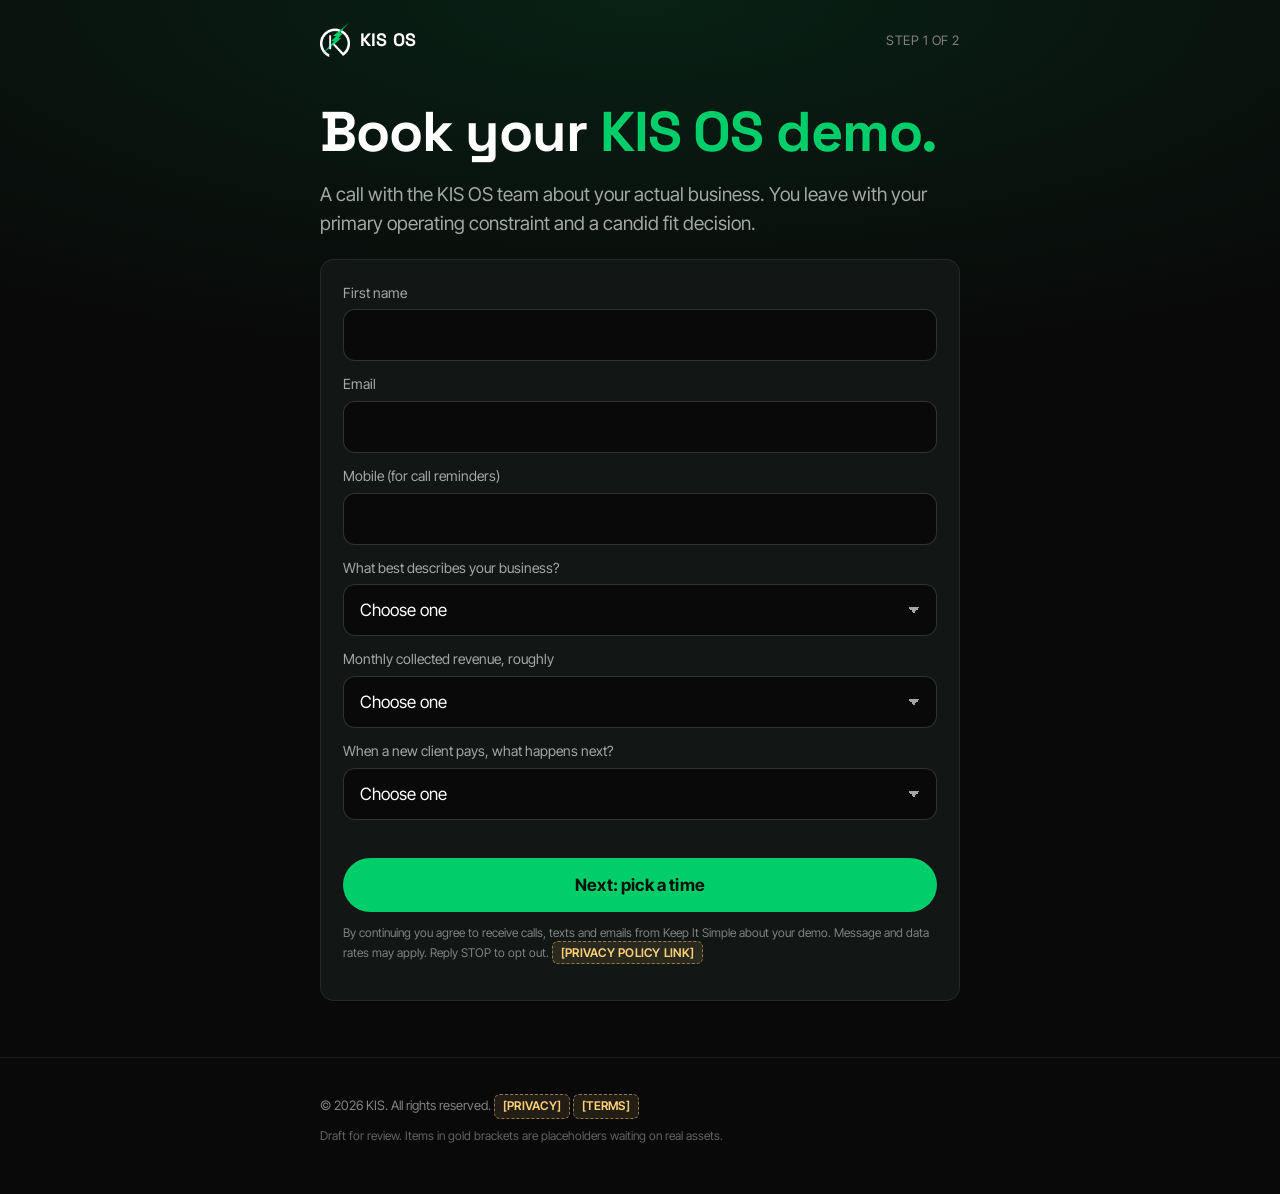
==== book/index.html @ 595a736e "KIS OS VSL and quiz funnels, draft v1" ====
<!doctype html>
<html lang="en">
<head>
<meta charset="utf-8">
<meta name="viewport" content="width=device-width, initial-scale=1, viewport-fit=cover">
<meta name="robots" content="noindex, nofollow">
<meta name="theme-color" content="#090909">
<title>KIS OS | Book a Demo</title>
<link rel="icon" href="../assets/img/favicon.png">
<link rel="preconnect" href="https://fonts.googleapis.com">
<link rel="preconnect" href="https://fonts.gstatic.com" crossorigin>
<link href="https://fonts.googleapis.com/css2?family=Inter+Tight:wght@400;500;600;700&family=Space+Grotesk:wght@700&display=swap" rel="stylesheet">
<link rel="stylesheet" href="../assets/css/site.css">
<script src="../assets/js/funnel.js"></script>
</head>
<body class="glow">

<header class="top">
  <div class="wrap">
    <a class="brand" href="../vsl/" data-keep><img src="../assets/img/kis-mark-white.png" alt=""><span>KIS OS</span></a>
    <span class="step" id="stepLabel">Step 1 of 2</span>
  </div>
</header>

<main>
  <section class="hero" style="padding-bottom:20px">
    <div class="wrap">
      <h1>Book your <span class="accent">KIS OS demo.</span></h1>
      <p class="lede">A call with the KIS OS team about your actual business. You leave with your primary operating constraint and a candid fit decision.</p>
    </div>
  </section>

  <section style="padding-bottom:56px">
    <div class="wrap">
      <!-- Step 1: short qualifier. GHL: replace with the GHL survey/form, same fields. -->
      <div class="card" id="step1">
        <form class="form" id="qualForm" novalidate>
          <div class="field">
            <label for="fn">First name</label>
            <input id="fn" name="first_name" type="text" autocomplete="given-name" required>
          </div>
          <div class="field">
            <label for="em">Email</label>
            <input id="em" name="email" type="email" autocomplete="email" inputmode="email" required>
          </div>
          <div class="field">
            <label for="ph">Mobile (for call reminders)</label>
            <input id="ph" name="phone" type="tel" autocomplete="tel" inputmode="tel" required>
          </div>
          <div class="field">
            <label for="biz">What best describes your business?</label>
            <select id="biz" name="business" required>
              <option value="">Choose one</option>
              <option value="online_coach">Online fitness or health coach</option>
              <option value="gym_owner">Gym or studio owner</option>
              <option value="hybrid">Hybrid: online and in person</option>
              <option value="nutrition">Nutrition or wellness brand</option>
              <option value="other">Something else</option>
            </select>
          </div>
          <div class="field">
            <label for="rev">Monthly collected revenue, roughly</label>
            <select id="rev" name="revenue" required>
              <option value="">Choose one</option>
              <option value="0">Under $10K</option>
              <option value="10000">$10K to $20K</option>
              <option value="20000">$20K to $30K</option>
              <option value="30000">$30K to $50K</option>
              <option value="50000">$50K to $100K</option>
              <option value="100000">$100K or more</option>
            </select>
          </div>
          <div class="field">
            <label for="onb">When a new client pays, what happens next?</label>
            <select id="onb" name="onboarding" required>
              <option value="">Choose one</option>
              <option value="manual">Me or my team onboard them by hand</option>
              <option value="partial">Part automated, part manual</option>
              <option value="auto">Fully automated, payment to coach assigned</option>
            </select>
          </div>
          <div class="err" id="qualErr" role="alert"></div>
          <button class="btn block" type="submit">Next: pick a time</button>
          <p class="consent">By continuing you agree to receive calls, texts and emails from Keep It Simple about your demo. Message and data rates may apply. Reply STOP to opt out. <span class="ph-tag">[PRIVACY POLICY LINK]</span></p>
        </form>
      </div>

      <!-- Step 2: calendar. GHL: embed the demo calendar; set its redirect to /confirmed/. -->
      <div id="step2" hidden>
        <div class="ph-box" style="min-height:360px;display:flex;flex-direction:column;justify-content:center;text-align:center;gap:10px">
          <strong>[GHL DEMO CALENDAR EMBED]</strong>
          <span>The booking calendar goes here, prefilled with the details from step 1. After booking it redirects to the confirmation page.</span>
        </div>
        <div class="cta-row">
          <a class="btn block" href="../confirmed/" data-keep id="previewConfirm">Preview the confirmation page</a>
          <button class="back" type="button" id="backTo1">Back</button>
        </div>
      </div>
    </div>
  </section>
</main>

<footer class="foot">
  <div class="wrap">
    <div>&copy; 2026 KIS. All rights reserved. <span class="ph-tag">[PRIVACY]</span> <span class="ph-tag">[TERMS]</span></div>
    <div class="spec">Draft for review. Items in gold brackets are placeholders waiting on real assets.</div>
  </div>
</footer>

<script>
(function () {
  var f = document.getElementById("qualForm");
  var lead = KIS.get("lead") || {};
  // Prefill from the VSL opt-in or the quiz.
  ["first_name", "email", "phone", "business", "revenue", "onboarding"].forEach(function (k) {
    if (lead[k] != null && f[k]) f[k].value = lead[k];
  });

  function show(step) {
    document.getElementById("step1").hidden = step !== 1;
    document.getElementById("step2").hidden = step !== 2;
    document.getElementById("stepLabel").textContent = "Step " + step + " of 2";
    window.scrollTo({ top: 0, behavior: "smooth" });
  }

  f.addEventListener("submit", function (e) {
    e.preventDefault();
    var err = document.getElementById("qualErr");
    var data = {};
    ["first_name", "email", "phone", "business", "revenue", "onboarding"].forEach(function (k) { data[k] = f[k].value.trim(); });
    if (!data.first_name) { err.textContent = "Please add your first name."; return; }
    if (!KIS.validEmail(data.email)) { err.textContent = "Please add a valid email."; return; }
    if (data.phone.replace(/\D/g, "").length < 7) { err.textContent = "Please add a mobile number for reminders."; return; }
    if (!data.business || !data.revenue || !data.onboarding) { err.textContent = "Please answer all three questions."; return; }
    err.textContent = "";
    for (var k in data) lead[k] = data[k];
    KIS.set({ lead: lead });

    var qualified = Number(data.revenue) >= KIS.ICP_FLOOR;
    // GHL: post the form here; tag qualified vs not and send different pixel events.
    KIS.track(qualified ? "QualifiedLead" : "DisqualifiedLead", { revenue: data.revenue, business: data.business });
    if (!qualified) { KIS.go("../not-yet/"); return; }
    show(2);
  });

  document.getElementById("backTo1").addEventListener("click", function () { show(1); });
})();
</script>
</body>
</html>
---- assets/css/site.css ----
/* KIS OS funnels. Tokens verified from live kisos.com CSS (2026-10-28/30):
   --brandboards-bg #090909, --brandboards-primary #00CE6B, deep green rgb(11,93,61),
   surfaces #121614 / #0F3726, gray #818181, light mint #CFE8DE.
   Fonts: Space Grotesk 700 (headlines), Inter Tight (body, buttons). */
:root {
  --bg: #090909;
  --surface: #121614;
  --surface-2: #171c1a;
  --line: rgba(255, 255, 255, 0.08);
  --line-strong: rgba(255, 255, 255, 0.16);
  --text: #ffffff;
  --muted: #a3a8a6;
  --dim: #818181;
  --mint: #00ce6b;
  --mint-soft: #cfe8de;
  --deep: #0b5d3d;
  --deep-2: #0f3726;
  --radius: 14px;
  --max: 680px;
  --head: "Space Grotesk", system-ui, sans-serif;
  --body: "Inter Tight", system-ui, -apple-system, sans-serif;
}

* { box-sizing: border-box; }
html { -webkit-text-size-adjust: 100%; }
body {
  margin: 0;
  background: var(--bg);
  color: var(--text);
  font-family: var(--body);
  font-size: 17px;
  line-height: 1.55;
  -webkit-font-smoothing: antialiased;
}
img { max-width: 100%; display: block; }
a { color: var(--mint); }

.wrap { width: 100%; max-width: var(--max); margin: 0 auto; padding: 0 20px; }
.wrap-wide { max-width: 960px; }

/* Header: logo only, no navigation */
.top { padding: 22px 0 6px; }
.top .wrap { display: flex; align-items: center; justify-content: space-between; }
.brand { display: inline-flex; align-items: center; gap: 10px; text-decoration: none; color: var(--text); }
.brand img { width: 30px; height: auto; }
.brand span { font-family: var(--head); font-weight: 700; font-size: 18px; letter-spacing: 0.01em; }
.top .step { font-size: 13px; color: var(--dim); letter-spacing: 0.04em; text-transform: uppercase; }

/* Type */
.eyebrow { color: var(--mint); font-size: 13px; font-weight: 600; letter-spacing: 0.08em; text-transform: uppercase; margin: 0 0 14px; }
h1, h2, h3 { font-family: var(--head); font-weight: 700; letter-spacing: -0.02em; margin: 0; }
h1 { font-size: clamp(34px, 9vw, 56px); line-height: 1.04; }
h2 { font-size: clamp(26px, 6.4vw, 38px); line-height: 1.1; }
h3 { font-size: 20px; line-height: 1.25; }
.accent { color: var(--mint); }
.lede { color: var(--muted); font-size: 19px; margin: 18px 0 0; }
.small { font-size: 14px; color: var(--dim); }
p { margin: 0 0 14px; }

/* Sections */
.hero { padding: 40px 0 28px; }
.section { padding: 56px 0; border-top: 1px solid var(--line); }
.section.tight { padding: 40px 0; }
.center { text-align: center; }
.stack > * + * { margin-top: 14px; }

/* Buttons */
.btn {
  display: inline-flex; align-items: center; justify-content: center; gap: 8px;
  min-height: 54px; padding: 0 26px;
  border: 0; border-radius: 999px;
  background: var(--mint); color: #06140d;
  font-family: var(--body); font-size: 17px; font-weight: 700; letter-spacing: 0.01em;
  text-decoration: none; cursor: pointer;
  transition: transform 0.15s ease, background 0.15s ease;
}
.btn:hover { background: #19dd7d; }
.btn:active { transform: scale(0.98); }
.btn:focus-visible, .choice:focus-visible, input:focus-visible, select:focus-visible { outline: 2px solid var(--mint); outline-offset: 3px; }
.btn.block { width: 100%; }
.btn.ghost { background: transparent; color: var(--text); border: 1px solid var(--line-strong); }
.btn.ghost:hover { border-color: var(--mint); background: transparent; }
.btn[disabled] { opacity: 0.4; cursor: not-allowed; }
.cta-row { display: flex; flex-direction: column; gap: 12px; margin-top: 26px; }
.cta-note { margin-top: 10px; font-size: 14px; color: var(--dim); text-align: center; }

/* Video */
.video {
  position: relative; aspect-ratio: 16 / 9; width: 100%;
  border-radius: var(--radius); overflow: hidden;
  background: radial-gradient(120% 90% at 50% 110%, rgba(0, 206, 107, 0.28), transparent 60%), #0c0f0e;
  border: 1px solid var(--line-strong);
  display: flex; align-items: center; justify-content: center; text-align: center;
}
.video .play {
  width: 74px; height: 74px; border-radius: 50%; background: var(--mint);
  display: flex; align-items: center; justify-content: center; margin: 0 auto 12px;
  box-shadow: 0 0 0 10px rgba(0, 206, 107, 0.14);
}
.video .play::after { content: ""; border-left: 22px solid #06140d; border-top: 13px solid transparent; border-bottom: 13px solid transparent; margin-left: 6px; }
.video .ph { font-size: 13px; color: var(--muted); padding: 0 16px; }
.video .ph strong { display: block; color: var(--text); font-size: 15px; margin-bottom: 2px; }
.video-wide { width: auto; margin: 0 -20px; border-radius: 0; border-left: 0; border-right: 0; }
@media (min-width: 720px) { .video-wide { width: 100%; margin: 0; border-radius: var(--radius); border: 1px solid var(--line-strong); } }

/* Placeholder marker: anything still waiting on Josh */
.ph-tag {
  display: inline-block; font-size: 12px; font-weight: 600; letter-spacing: 0.02em;
  color: #ffd27a; background: rgba(255, 210, 122, 0.1); border: 1px dashed rgba(255, 210, 122, 0.5);
  border-radius: 6px; padding: 2px 8px;
}
.ph-box {
  border: 1px dashed rgba(255, 210, 122, 0.45); border-radius: var(--radius);
  background: rgba(255, 210, 122, 0.04); color: #f3dca6; padding: 22px; font-size: 15px;
}
.ph-box strong { color: #ffd27a; }

/* Forms */
.card { background: var(--surface); border: 1px solid var(--line); border-radius: var(--radius); padding: 22px; }
.form { display: grid; gap: 12px; }
.field label { display: block; font-size: 14px; color: var(--muted); margin-bottom: 6px; }
input[type="text"], input[type="email"], input[type="tel"], select {
  width: 100%; min-height: 52px; padding: 0 16px;
  background: var(--bg); color: var(--text);
  border: 1px solid var(--line-strong); border-radius: 12px;
  font: inherit; font-size: 17px;
}
select { appearance: none; background-image: linear-gradient(45deg, transparent 50%, var(--muted) 50%), linear-gradient(135deg, var(--muted) 50%, transparent 50%); background-position: calc(100% - 22px) 50%, calc(100% - 16px) 50%; background-size: 6px 6px; background-repeat: no-repeat; }
input::placeholder { color: #5f6462; }
.err { color: #ff8a8a; font-size: 14px; min-height: 1em; }
.consent { font-size: 12px; color: var(--dim); line-height: 1.45; }

/* Lists */
.list { list-style: none; padding: 0; margin: 20px 0 0; }
.list li { position: relative; padding: 14px 0 14px 34px; border-top: 1px solid var(--line); color: var(--muted); }
.list li:last-child { border-bottom: 1px solid var(--line); }
.list li strong { color: var(--text); font-weight: 600; }
.list li::before { content: ""; position: absolute; left: 4px; top: 22px; width: 10px; height: 10px; border-radius: 50%; background: var(--mint); box-shadow: 0 0 0 5px rgba(0, 206, 107, 0.14); }
.list.x li::before { background: #3a3f3d; box-shadow: none; }

.flow { display: grid; gap: 10px; margin-top: 26px; counter-reset: f; }
.flow div { counter-increment: f; display: flex; align-items: center; gap: 14px; background: var(--surface); border: 1px solid var(--line); border-radius: 12px; padding: 14px 16px; }
.flow div::before { content: counter(f); flex: 0 0 28px; height: 28px; border-radius: 50%; border: 1px solid var(--mint); color: var(--mint); font-size: 13px; font-weight: 700; display: flex; align-items: center; justify-content: center; }

.grid-3 { display: grid; gap: 12px; margin-top: 26px; }
@media (min-width: 720px) { .grid-3 { grid-template-columns: repeat(3, 1fr); } }
.tile { background: var(--surface); border: 1px solid var(--line); border-radius: var(--radius); padding: 20px; }
.tile .k { font-size: 12px; letter-spacing: 0.08em; text-transform: uppercase; color: var(--mint); font-weight: 700; margin-bottom: 8px; }
.tile p { color: var(--muted); font-size: 15px; margin: 0; }

.chips { display: flex; flex-wrap: wrap; gap: 8px; margin-top: 22px; }
.chips span { border: 1px solid var(--line-strong); border-radius: 999px; padding: 8px 14px; font-size: 15px; font-weight: 600; }
.chips span:nth-child(1) { border-color: var(--mint); color: var(--mint); }

html { background: var(--bg); }
.glow { background: radial-gradient(120% 520px at 50% 0%, rgba(0, 206, 107, 0.12), transparent 70%) no-repeat, var(--bg); }

/* Gate: content hidden until opt-in */
.locked [data-after-optin] { display: none; }

/* Quiz */
.progress { height: 4px; background: var(--line); border-radius: 4px; overflow: hidden; margin: 8px 0 30px; }
.progress i { display: block; height: 100%; width: 0; background: var(--mint); transition: width 0.3s ease; }
.q { display: none; }
.q.on { display: block; animation: rise 0.28s ease both; }
@keyframes rise { from { transform: translateY(8px); } to { transform: none; } }
.q h2 { font-size: clamp(25px, 6.4vw, 34px); }
.q .hint { color: var(--muted); margin-top: 10px; font-size: 16px; }
.choices { display: grid; gap: 10px; margin-top: 24px; }
.choice {
  width: 100%; text-align: left; min-height: 58px; padding: 14px 18px;
  background: var(--surface); color: var(--text);
  border: 1px solid var(--line-strong); border-radius: 14px;
  font: inherit; font-size: 17px; cursor: pointer;
  transition: border-color 0.15s ease, background 0.15s ease;
}
.choice:hover { border-color: var(--mint); }
.choice.sel { border-color: var(--mint); background: rgba(0, 206, 107, 0.08); }
.back { background: none; border: 0; color: var(--dim); font: inherit; font-size: 15px; padding: 14px 0; cursor: pointer; }
.back:hover { color: var(--text); }

.result-badge { display: inline-flex; align-items: center; gap: 8px; border: 1px solid var(--mint); color: var(--mint); border-radius: 999px; padding: 6px 14px; font-size: 13px; font-weight: 700; letter-spacing: 0.06em; text-transform: uppercase; }

/* Footer */
.foot { padding: 36px 0 48px; border-top: 1px solid var(--line); color: var(--dim); font-size: 13px; }
.foot .wrap { display: flex; flex-direction: column; gap: 8px; }
.foot a { color: var(--dim); }
.spec { font-size: 12px; color: #5f6462; }

/* Sticky CTA on mobile, VSL page only */
.sticky { position: fixed; left: 0; right: 0; bottom: 0; padding: 12px 16px calc(12px + env(safe-area-inset-bottom)); background: rgba(9, 9, 9, 0.92); backdrop-filter: blur(10px); border-top: 1px solid var(--line); transform: translateY(110%); transition: transform 0.25s ease; z-index: 10; }
.sticky.show { transform: none; }
@media (min-width: 720px) { .sticky { display: none; } }
@media (max-width: 719px) { body:has(.sticky) .foot { padding-bottom: 110px; } }
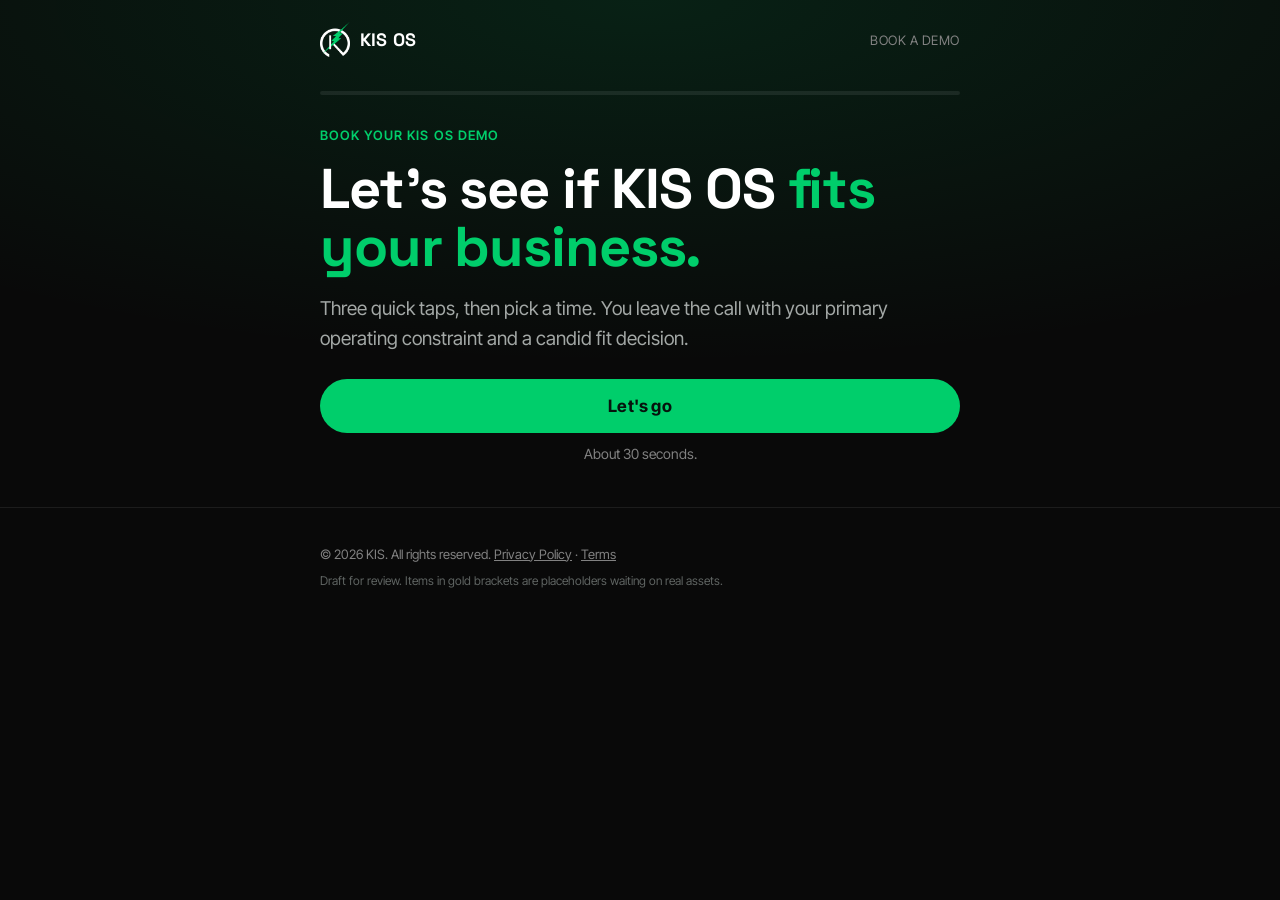
==== commit 90300144: "VSL page ungated with full kisos.com content + hero video; booking questions as tap-through quiz" ====
--- a/book/index.html
+++ b/book/index.html
@@ -18,23 +18,60 @@
 <header class="top">
   <div class="wrap">
     <a class="brand" href="../vsl/" data-keep><img src="../assets/img/kis-mark-white.png" alt=""><span>KIS OS</span></a>
-    <span class="step" id="stepLabel">Step 1 of 2</span>
+    <span class="step" id="qcount">Book a demo</span>
   </div>
 </header>
 
 <main>
-  <section class="hero" style="padding-bottom:20px">
+  <section class="hero" style="padding-top:20px">
     <div class="wrap">
-      <h1>Book your <span class="accent">KIS OS demo.</span></h1>
-      <p class="lede">A call with the KIS OS team about your actual business. You leave with your primary operating constraint and a candid fit decision.</p>
-    </div>
-  </section>
+      <div class="progress" aria-hidden="true"><i id="bar"></i></div>
 
-  <section style="padding-bottom:56px">
-    <div class="wrap">
-      <!-- Step 1: short qualifier. GHL: replace with the GHL survey/form, same fields. -->
-      <div class="card" id="step1">
-        <form class="form" id="qualForm" novalidate>
+      <div class="q on" data-intro>
+        <p class="eyebrow">Book your KIS OS demo</p>
+        <h1>Let's see if KIS OS <span class="accent">fits your business.</span></h1>
+        <p class="lede">Three quick taps, then pick a time. You leave the call with your primary operating constraint and a candid fit decision.</p>
+        <div class="cta-row"><button class="btn block" type="button" id="start">Let's go</button></div>
+        <p class="cta-note">About 30 seconds.</p>
+      </div>
+
+      <div class="q" data-key="business">
+        <h2>What best describes your business?</h2>
+        <div class="choices">
+          <button class="choice" type="button" data-v="online_coach">Online fitness or health coach</button>
+          <button class="choice" type="button" data-v="gym_owner">Gym or studio owner</button>
+          <button class="choice" type="button" data-v="hybrid">Hybrid: online and in person</button>
+          <button class="choice" type="button" data-v="nutrition">Nutrition or wellness brand</button>
+          <button class="choice" type="button" data-v="other">Something else</button>
+        </div>
+      </div>
+
+      <div class="q" data-key="revenue">
+        <h2>Roughly what do you collect in a month?</h2>
+        <p class="hint">So we send you to the right call.</p>
+        <div class="choices">
+          <button class="choice" type="button" data-v="0">Under $10K</button>
+          <button class="choice" type="button" data-v="10000">$10K to $20K</button>
+          <button class="choice" type="button" data-v="20000">$20K to $30K</button>
+          <button class="choice" type="button" data-v="30000">$30K to $50K</button>
+          <button class="choice" type="button" data-v="50000">$50K to $100K</button>
+          <button class="choice" type="button" data-v="100000">$100K or more</button>
+        </div>
+      </div>
+
+      <div class="q" data-key="onboarding">
+        <h2>A new client pays you. What happens next?</h2>
+        <div class="choices">
+          <button class="choice" type="button" data-v="manual">Me or my team onboard them by hand</button>
+          <button class="choice" type="button" data-v="partial">Part automated, part manual</button>
+          <button class="choice" type="button" data-v="auto">It runs on its own: intake, coach assigned, Trainerize ready</button>
+        </div>
+      </div>
+
+      <!-- GHL: post these answers + contact to the GHL form, then show the calendar. -->
+      <div class="q" data-key="contact">
+        <h2>Good fit. <span class="accent">Where do we send the invite?</span></h2>
+        <form class="form" id="contactForm" novalidate style="margin-top:22px">
           <div class="field">
             <label for="fn">First name</label>
             <input id="fn" name="first_name" type="text" autocomplete="given-name" required>
@@ -47,103 +84,108 @@
             <label for="ph">Mobile (for call reminders)</label>
             <input id="ph" name="phone" type="tel" autocomplete="tel" inputmode="tel" required>
           </div>
-          <div class="field">
-            <label for="biz">What best describes your business?</label>
-            <select id="biz" name="business" required>
-              <option value="">Choose one</option>
-              <option value="online_coach">Online fitness or health coach</option>
-              <option value="gym_owner">Gym or studio owner</option>
-              <option value="hybrid">Hybrid: online and in person</option>
-              <option value="nutrition">Nutrition or wellness brand</option>
-              <option value="other">Something else</option>
-            </select>
-          </div>
-          <div class="field">
-            <label for="rev">Monthly collected revenue, roughly</label>
-            <select id="rev" name="revenue" required>
-              <option value="">Choose one</option>
-              <option value="0">Under $10K</option>
-              <option value="10000">$10K to $20K</option>
-              <option value="20000">$20K to $30K</option>
-              <option value="30000">$30K to $50K</option>
-              <option value="50000">$50K to $100K</option>
-              <option value="100000">$100K or more</option>
-            </select>
-          </div>
-          <div class="field">
-            <label for="onb">When a new client pays, what happens next?</label>
-            <select id="onb" name="onboarding" required>
-              <option value="">Choose one</option>
-              <option value="manual">Me or my team onboard them by hand</option>
-              <option value="partial">Part automated, part manual</option>
-              <option value="auto">Fully automated, payment to coach assigned</option>
-            </select>
-          </div>
-          <div class="err" id="qualErr" role="alert"></div>
+          <div class="err" id="cErr" role="alert"></div>
           <button class="btn block" type="submit">Next: pick a time</button>
-          <p class="consent">By continuing you agree to receive calls, texts and emails from Keep It Simple about your demo. Message and data rates may apply. Reply STOP to opt out. <span class="ph-tag">[PRIVACY POLICY LINK]</span></p>
+          <p class="consent">By continuing you agree to receive calls, texts and emails from Keep It Simple about your demo. Message and data rates may apply. Reply STOP to opt out. <a href="https://kisos.com/privacy-policy" target="_blank" rel="noopener">Privacy Policy</a></p>
         </form>
       </div>
 
-      <!-- Step 2: calendar. GHL: embed the demo calendar; set its redirect to /confirmed/. -->
-      <div id="step2" hidden>
-        <div class="ph-box" style="min-height:360px;display:flex;flex-direction:column;justify-content:center;text-align:center;gap:10px">
+      <!-- GHL: embed the demo calendar; set its redirect to /confirmed/. -->
+      <div class="q" data-key="calendar">
+        <h2>Pick a time, <span class="accent" data-first-name>friend</span>.</h2>
+        <div class="ph-box" style="min-height:360px;display:flex;flex-direction:column;justify-content:center;text-align:center;gap:10px;margin-top:22px">
           <strong>[GHL DEMO CALENDAR EMBED]</strong>
-          <span>The booking calendar goes here, prefilled with the details from step 1. After booking it redirects to the confirmation page.</span>
+          <span>The booking calendar goes here, prefilled with your details. After booking it redirects to the confirmation page.</span>
         </div>
         <div class="cta-row">
-          <a class="btn block" href="../confirmed/" data-keep id="previewConfirm">Preview the confirmation page</a>
-          <button class="back" type="button" id="backTo1">Back</button>
+          <a class="btn block" href="../confirmed/" data-keep>Preview the confirmation page</a>
         </div>
       </div>
+
+      <button class="back" type="button" id="back" hidden>Back</button>
     </div>
   </section>
 </main>
 
 <footer class="foot">
   <div class="wrap">
-    <div>&copy; 2026 KIS. All rights reserved. <span class="ph-tag">[PRIVACY]</span> <span class="ph-tag">[TERMS]</span></div>
+    <div>&copy; 2026 KIS. All rights reserved. <a href="https://kisos.com/privacy-policy" target="_blank" rel="noopener">Privacy Policy</a> · <a href="https://kisos.com/terms" target="_blank" rel="noopener">Terms</a></div>
     <div class="spec">Draft for review. Items in gold brackets are placeholders waiting on real assets.</div>
   </div>
 </footer>
 
 <script>
 (function () {
-  var f = document.getElementById("qualForm");
-  var lead = KIS.get("lead") || {};
-  // Prefill from the VSL opt-in or the quiz.
-  ["first_name", "email", "phone", "business", "revenue", "onboarding"].forEach(function (k) {
-    if (lead[k] != null && f[k]) f[k].value = lead[k];
+  var steps = Array.prototype.slice.call(document.querySelectorAll(".q"));
+  var idx = {}; steps.forEach(function (s, n) { idx[s.getAttribute("data-key") || "intro"] = n; });
+  var QUESTIONS = ["business", "revenue", "onboarding"];
+  var i = 0, lead = KIS.get("lead") || {};
+  if (new URLSearchParams(location.search).get("reset")) { delete lead.business; delete lead.revenue; delete lead.onboarding; KIS.set({ lead: lead }); }
+  var bar = document.getElementById("bar"), back = document.getElementById("back"), qcount = document.getElementById("qcount");
+  var f = document.getElementById("contactForm");
+  ["first_name", "email", "phone"].forEach(function (k) { if (lead[k]) f[k].value = lead[k]; });
+
+  function label(key) {
+    var q = QUESTIONS.indexOf(key);
+    if (q > -1) return "Question " + (q + 1) + " of 3";
+    return { intro: "Book a demo", contact: "Almost there", calendar: "Pick a time" }[key];
+  }
+  function go(n) {
+    steps[i].classList.remove("on");
+    i = n;
+    steps[i].classList.add("on");
+    var key = steps[i].getAttribute("data-key") || "intro";
+    bar.style.width = (i / (steps.length - 1) * 100) + "%";
+    back.hidden = i === 0;
+    qcount.textContent = label(key);
+    document.querySelectorAll("[data-first-name]").forEach(function (el) { if (lead.first_name) el.textContent = lead.first_name; });
+    window.scrollTo({ top: 0, behavior: "smooth" });
+  }
+  // First unanswered question; quiz-funnel leads skip what they already told us.
+  function next() {
+    for (var q = 0; q < QUESTIONS.length; q++) if (lead[QUESTIONS[q]] == null) return idx[QUESTIONS[q]];
+    if (Number(lead.revenue) < KIS.ICP_FLOOR) { KIS.track("DisqualifiedLead", { revenue: lead.revenue }); KIS.go("../not-yet/"); return null; }
+    return idx.contact;
+  }
+  function advance() { var n = next(); if (n != null) go(n); }
+
+  document.getElementById("start").addEventListener("click", function () { KIS.track("BookStart"); advance(); });
+  back.addEventListener("click", function () {
+    var key = steps[i].getAttribute("data-key");
+    if (QUESTIONS.indexOf(key) > -1) delete lead[QUESTIONS[QUESTIONS.indexOf(key) - 1]];
+    if (key === "contact") delete lead.onboarding;
+    KIS.set({ lead: lead });
+    go(Math.max(0, i - 1));
   });
 
-  function show(step) {
-    document.getElementById("step1").hidden = step !== 1;
-    document.getElementById("step2").hidden = step !== 2;
-    document.getElementById("stepLabel").textContent = "Step " + step + " of 2";
-    window.scrollTo({ top: 0, behavior: "smooth" });
-  }
+  QUESTIONS.forEach(function (key) {
+    var step = steps[idx[key]];
+    step.querySelectorAll(".choice").forEach(function (btn) {
+      if (lead[key] === btn.getAttribute("data-v")) btn.classList.add("sel");
+      btn.addEventListener("click", function () {
+        step.querySelectorAll(".choice").forEach(function (b) { b.classList.remove("sel"); });
+        btn.classList.add("sel");
+        lead[key] = btn.getAttribute("data-v");
+        KIS.set({ lead: lead });
+        setTimeout(advance, 180);
+      });
+    });
+  });
 
   f.addEventListener("submit", function (e) {
     e.preventDefault();
-    var err = document.getElementById("qualErr");
-    var data = {};
-    ["first_name", "email", "phone", "business", "revenue", "onboarding"].forEach(function (k) { data[k] = f[k].value.trim(); });
-    if (!data.first_name) { err.textContent = "Please add your first name."; return; }
-    if (!KIS.validEmail(data.email)) { err.textContent = "Please add a valid email."; return; }
-    if (data.phone.replace(/\D/g, "").length < 7) { err.textContent = "Please add a mobile number for reminders."; return; }
-    if (!data.business || !data.revenue || !data.onboarding) { err.textContent = "Please answer all three questions."; return; }
+    var err = document.getElementById("cErr");
+    var fn = f.first_name.value.trim(), em = f.email.value.trim(), ph = f.phone.value.trim();
+    if (!fn) { err.textContent = "Please add your first name."; return; }
+    if (!KIS.validEmail(em)) { err.textContent = "Please add a valid email."; return; }
+    if (ph.replace(/\D/g, "").length < 7) { err.textContent = "Please add a mobile number for reminders."; return; }
     err.textContent = "";
-    for (var k in data) lead[k] = data[k];
+    lead.first_name = fn; lead.email = em; lead.phone = ph;
     KIS.set({ lead: lead });
-
-    var qualified = Number(data.revenue) >= KIS.ICP_FLOOR;
-    // GHL: post the form here; tag qualified vs not and send different pixel events.
-    KIS.track(qualified ? "QualifiedLead" : "DisqualifiedLead", { revenue: data.revenue, business: data.business });
-    if (!qualified) { KIS.go("../not-yet/"); return; }
-    show(2);
+    // GHL: post the form here (starts the booking-abandon emails if no booking follows).
+    KIS.track("QualifiedLead", { revenue: lead.revenue, business: lead.business });
+    go(idx.calendar);
   });
-
-  document.getElementById("backTo1").addEventListener("click", function () { show(1); });
 })();
 </script>
 </body>
--- a/assets/css/site.css
+++ b/assets/css/site.css
@@ -192,3 +192,81 @@
 .sticky.show { transform: none; }
 @media (min-width: 720px) { .sticky { display: none; } }
 @media (max-width: 719px) { body:has(.sticky) .foot { padding-bottom: 110px; } }
+
+/* Full-content VSL page (kisos.com sections) */
+.w { color: var(--text); }
+.top-cta { min-height: 40px; padding: 0 16px; font-size: 14px; }
+.wrap-wide { max-width: 960px; }
+.vsl { background: #000; }
+.vsl video { position: absolute; inset: 0; width: 100%; height: 100%; object-fit: cover; background: #000; }
+.vsl-cover { position: absolute; inset: 0; display: flex; flex-direction: column; align-items: center; justify-content: center; gap: 8px; border: 0; cursor: pointer; background: linear-gradient(180deg, rgba(0,0,0,0) 40%, rgba(0,0,0,0.45)); color: #fff; font: inherit; }
+.vsl-cover[hidden] { display: none; }
+.vsl-tag { font-size: 14px; font-weight: 700; letter-spacing: 0.04em; background: rgba(0,0,0,0.55); padding: 6px 12px; border-radius: 999px; }
+.checks { display: grid; grid-template-columns: 1fr 1fr; gap: 8px 14px; margin-top: 22px; }
+.checks span { position: relative; padding-left: 24px; font-size: 15px; font-weight: 600; }
+.checks span::before { content: ""; position: absolute; left: 2px; top: 5px; width: 12px; height: 7px; border-left: 2px solid var(--mint); border-bottom: 2px solid var(--mint); transform: rotate(-45deg); }
+
+.stories { display: grid; grid-template-columns: 1fr 1fr; gap: 10px; margin-top: 24px; }
+@media (min-width: 720px) { .stories { grid-template-columns: repeat(3, 1fr); } }
+.story, .stories iframe { position: relative; width: 100%; aspect-ratio: 16 / 9; border: 1px solid var(--line); border-radius: 12px; overflow: hidden; background: #000; padding: 0; cursor: pointer; display: block; }
+.stories > :first-child { grid-column: 1 / -1; }
+.story img { width: 100%; height: 100%; object-fit: cover; opacity: 0.7; transition: opacity 0.2s; }
+.story:hover img { opacity: 0.9; }
+.story-play { position: absolute; left: 50%; top: 42%; width: 40px; height: 40px; margin: -20px 0 0 -20px; border-radius: 50%; background: var(--mint); }
+.story-play::after { content: ""; position: absolute; left: 15px; top: 12px; border-left: 13px solid #06140d; border-top: 8px solid transparent; border-bottom: 8px solid transparent; }
+.story-cap { position: absolute; left: 0; right: 0; bottom: 0; padding: 18px 10px 8px; text-align: left; font-size: 11px; color: var(--muted); background: linear-gradient(transparent, rgba(0,0,0,0.85)); }
+.story-cap strong { display: block; color: #fff; font-size: 13px; }
+
+.quotes { display: flex; gap: 12px; overflow-x: auto; scroll-snap-type: x mandatory; margin: 24px -20px 0; padding: 0 20px 8px; scrollbar-width: none; }
+.quotes::-webkit-scrollbar { display: none; }
+.quote { flex: 0 0 84%; max-width: 380px; scroll-snap-align: start; margin: 0; background: var(--surface); border: 1px solid var(--line); border-radius: var(--radius); padding: 20px; display: flex; flex-direction: column; justify-content: space-between; gap: 16px; }
+.quote blockquote { margin: 0; color: #d6dad8; font-size: 15px; line-height: 1.55; }
+.quote figcaption { font-size: 13px; color: var(--dim); }
+.quote figcaption strong { display: block; color: var(--mint); font-size: 14px; }
+
+.ba { display: grid; gap: 12px; margin-top: 24px; }
+@media (min-width: 720px) { .ba { grid-template-columns: 1fr 1fr; } }
+.ba .list { margin-top: 6px; }
+.k.muted { color: var(--dim); }
+.chips.plain { margin-top: 4px; gap: 6px; }
+.chips.plain span, .chips.plain span:nth-child(1) { font-size: 13px; font-weight: 500; padding: 5px 10px; border-color: var(--line-strong); color: var(--text); }
+
+.acts { display: grid; gap: 10px; margin-top: 24px; counter-reset: a; }
+.act { counter-increment: a; display: grid; gap: 10px; background: var(--surface); border: 1px solid var(--line); border-radius: 12px; padding: 14px 16px 14px 56px; position: relative; }
+.act::before { content: counter(a); position: absolute; left: 16px; top: 15px; width: 28px; height: 28px; border-radius: 50%; border: 1px solid var(--mint); color: var(--mint); font-size: 13px; font-weight: 700; display: flex; align-items: center; justify-content: center; }
+.act strong { display: block; }
+.act span { color: var(--muted); font-size: 15px; }
+.act dl { display: flex; flex-wrap: wrap; gap: 4px 14px; margin: 0; font-size: 12px; }
+.act dt { color: var(--dim); text-transform: uppercase; letter-spacing: 0.06em; }
+.act dd { margin: 0 8px 0 -8px; color: var(--mint-soft); }
+
+.shot { margin: 24px 0 0; }
+.shot img { border-radius: var(--radius); border: 1px solid var(--line-strong); }
+.shot figcaption { margin-top: 10px; font-size: 13px; color: var(--dim); text-align: center; }
+
+.levers { display: grid; grid-template-columns: 1fr 1fr; gap: 10px; margin-top: 24px; }
+@media (min-width: 720px) { .levers { grid-template-columns: repeat(3, 1fr); } }
+.levers div { background: var(--surface); border: 1px solid var(--line); border-radius: 12px; padding: 14px; font-weight: 600; }
+.levers span { display: block; font-size: 11px; color: var(--mint); letter-spacing: 0.08em; text-transform: uppercase; margin-bottom: 4px; }
+
+.layers { display: grid; gap: 10px; margin-top: 24px; }
+.accs { margin-top: 18px; border-top: 1px solid var(--line); }
+.acc { border-bottom: 1px solid var(--line); }
+.acc summary { list-style: none; cursor: pointer; padding: 18px 36px 18px 0; position: relative; font-weight: 600; font-size: 17px; }
+.acc summary::-webkit-details-marker { display: none; }
+.acc summary::after { content: "+"; position: absolute; right: 4px; top: 14px; font-size: 24px; color: var(--mint); font-weight: 400; }
+.acc[open] summary::after { content: "\2212"; }
+.acc summary .k { display: block; font-size: 11px; color: var(--mint); letter-spacing: 0.08em; text-transform: uppercase; margin-bottom: 2px; }
+.acc > div { padding: 0 0 18px; color: var(--muted); }
+.mod { margin: 0; display: grid; gap: 4px; }
+.mod dt { font-size: 11px; color: var(--dim); letter-spacing: 0.08em; text-transform: uppercase; margin-top: 8px; }
+.mod dd { margin: 0; color: #d6dad8; }
+
+.tabs-ui { display: flex; gap: 6px; overflow-x: auto; margin: 24px -20px 16px; padding: 0 20px 4px; scrollbar-width: none; }
+.tabs-ui::-webkit-scrollbar { display: none; }
+.tabs-ui button { flex: 0 0 auto; border: 1px solid var(--line-strong); background: transparent; color: var(--muted); border-radius: 999px; padding: 9px 14px; font: inherit; font-size: 14px; font-weight: 600; cursor: pointer; }
+.tabs-ui button.on { background: var(--mint); border-color: var(--mint); color: #06140d; }
+.tabpanel { display: none; }
+.tabpanel.on { display: grid; gap: 10px; animation: rise 0.25s ease both; }
+.tabpanel h3 { margin-bottom: 6px; }
+.foot-logo { width: 200px; margin-bottom: 8px; }
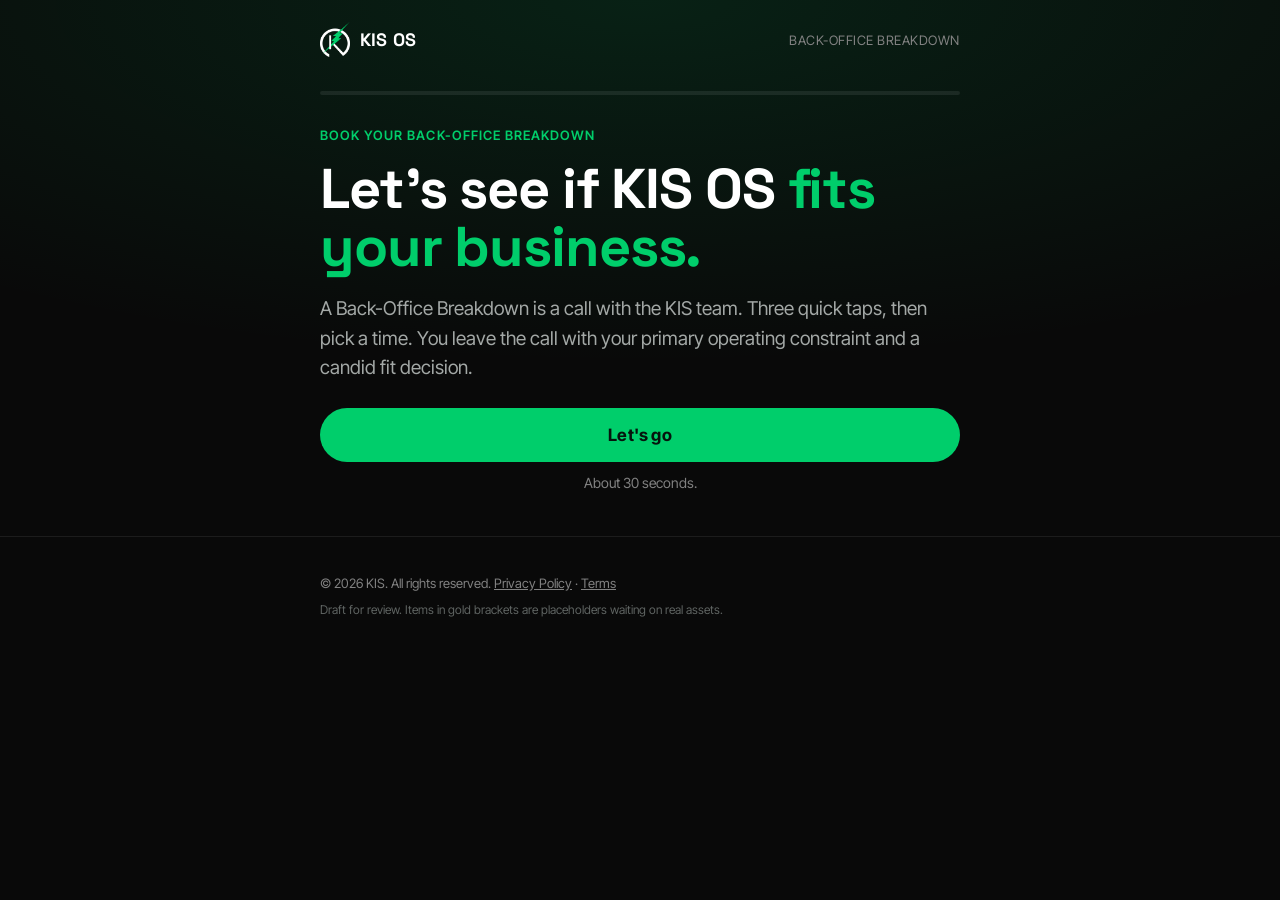
==== commit f4eb514d: "Rename the booked call to Back-Office Breakdown" ====
--- a/book/index.html
+++ b/book/index.html
@@ -5,7 +5,7 @@
 <meta name="viewport" content="width=device-width, initial-scale=1, viewport-fit=cover">
 <meta name="robots" content="noindex, nofollow">
 <meta name="theme-color" content="#090909">
-<title>KIS OS | Book a Demo</title>
+<title>KIS OS | Book Your Back-Office Breakdown</title>
 <link rel="icon" href="../assets/img/favicon.png">
 <link rel="preconnect" href="https://fonts.googleapis.com">
 <link rel="preconnect" href="https://fonts.gstatic.com" crossorigin>
@@ -18,7 +18,7 @@
 <header class="top">
   <div class="wrap">
     <a class="brand" href="../vsl/" data-keep><img src="../assets/img/kis-mark-white.png" alt=""><span>KIS OS</span></a>
-    <span class="step" id="qcount">Book a demo</span>
+    <span class="step" id="qcount">Back-Office Breakdown</span>
   </div>
 </header>
 
@@ -28,9 +28,9 @@
       <div class="progress" aria-hidden="true"><i id="bar"></i></div>
 
       <div class="q on" data-intro>
-        <p class="eyebrow">Book your KIS OS demo</p>
+        <p class="eyebrow">Book your Back-Office Breakdown</p>
         <h1>Let's see if KIS OS <span class="accent">fits your business.</span></h1>
-        <p class="lede">Three quick taps, then pick a time. You leave the call with your primary operating constraint and a candid fit decision.</p>
+        <p class="lede">A Back-Office Breakdown is a call with the KIS team. Three quick taps, then pick a time. You leave the call with your primary operating constraint and a candid fit decision.</p>
         <div class="cta-row"><button class="btn block" type="button" id="start">Let's go</button></div>
         <p class="cta-note">About 30 seconds.</p>
       </div>
@@ -86,15 +86,15 @@
           </div>
           <div class="err" id="cErr" role="alert"></div>
           <button class="btn block" type="submit">Next: pick a time</button>
-          <p class="consent">By continuing you agree to receive calls, texts and emails from Keep It Simple about your demo. Message and data rates may apply. Reply STOP to opt out. <a href="https://kisos.com/privacy-policy" target="_blank" rel="noopener">Privacy Policy</a></p>
+          <p class="consent">By continuing you agree to receive calls, texts and emails from Keep It Simple about your Back-Office Breakdown. Message and data rates may apply. Reply STOP to opt out. <a href="https://kisos.com/privacy-policy" target="_blank" rel="noopener">Privacy Policy</a></p>
         </form>
       </div>
 
-      <!-- GHL: embed the demo calendar; set its redirect to /confirmed/. -->
+      <!-- GHL: embed the Back-Office Breakdown calendar; set its redirect to /confirmed/. -->
       <div class="q" data-key="calendar">
         <h2>Pick a time, <span class="accent" data-first-name>friend</span>.</h2>
         <div class="ph-box" style="min-height:360px;display:flex;flex-direction:column;justify-content:center;text-align:center;gap:10px;margin-top:22px">
-          <strong>[GHL DEMO CALENDAR EMBED]</strong>
+          <strong>[GHL BACK-OFFICE BREAKDOWN CALENDAR EMBED]</strong>
           <span>The booking calendar goes here, prefilled with your details. After booking it redirects to the confirmation page.</span>
         </div>
         <div class="cta-row">
@@ -128,7 +128,7 @@
   function label(key) {
     var q = QUESTIONS.indexOf(key);
     if (q > -1) return "Question " + (q + 1) + " of 3";
-    return { intro: "Book a demo", contact: "Almost there", calendar: "Pick a time" }[key];
+    return { intro: "Back-Office Breakdown", contact: "Almost there", calendar: "Pick a time" }[key];
   }
   function go(n) {
     steps[i].classList.remove("on");
--- a/assets/css/site.css
+++ b/assets/css/site.css
@@ -270,3 +270,65 @@
 .tabpanel.on { display: grid; gap: 10px; animation: rise 0.25s ease both; }
 .tabpanel h3 { margin-bottom: 6px; }
 .foot-logo { width: 200px; margin-bottom: 8px; }
+
+/* Founder Bottleneck Test */
+.intro { text-align: left; }
+.intro-badge { font-size: 44px; width: 76px; height: 76px; border-radius: 22px; display: flex; align-items: center; justify-content: center; background: var(--surface); border: 1px solid var(--line-strong); margin-bottom: 22px; box-shadow: 0 0 40px rgba(0, 206, 107, 0.18); }
+.intro-meta { display: flex; flex-wrap: wrap; gap: 8px 16px; justify-content: center; margin-top: 14px; font-size: 14px; color: var(--muted); }
+.meter { margin: 4px 0 26px; }
+.meter-top { display: flex; justify-content: space-between; align-items: baseline; font-size: 11px; color: var(--dim); text-transform: uppercase; letter-spacing: 0.06em; margin-bottom: 8px; }
+.meter-top strong { color: var(--mint); font-size: 13px; letter-spacing: 0.04em; transition: color 0.3s; }
+.meter-track { position: relative; height: 10px; margin: 0 10px; border-radius: 10px; background: linear-gradient(90deg, rgba(0,206,107,0.25), rgba(255,210,122,0.25) 55%, rgba(255,107,107,0.3)); }
+.meter-track i { position: absolute; left: 0; top: 0; bottom: 0; width: 0; border-radius: 10px; background: linear-gradient(90deg, var(--mint), #ffd27a 60%, #ff7a7a); transition: width 0.6s cubic-bezier(.2,.9,.3,1.2); }
+.meter-track b { position: absolute; top: 50%; left: 0; width: 20px; height: 20px; margin: -10px 0 0 -10px; border-radius: 50%; background: #fff; box-shadow: 0 0 0 4px rgba(0,0,0,0.6), 0 0 18px rgba(255,255,255,0.35); transition: left 0.6s cubic-bezier(.2,.9,.3,1.2); }
+.q-emoji { font-size: 40px; margin-bottom: 10px; animation: pop 0.4s cubic-bezier(.2,.9,.3,1.4) both; }
+@keyframes pop { from { transform: scale(0.4); opacity: 0; } to { transform: none; opacity: 1; } }
+.choice { transition: border-color 0.15s ease, background 0.15s ease, transform 0.12s ease; }
+.choice:active { transform: scale(0.98); }
+.choice.sel { animation: chosen 0.35s ease; }
+@keyframes chosen { 40% { transform: scale(1.02); } }
+.quip { position: fixed; left: 16px; right: 16px; bottom: calc(18px + env(safe-area-inset-bottom)); max-width: 520px; margin: 0 auto; padding: 14px 18px; border-radius: 16px; background: #f4f7f5; color: #0b0f0d; font-weight: 600; font-size: 16px; line-height: 1.4; box-shadow: 0 12px 40px rgba(0,0,0,0.5); transform: translateY(140%); opacity: 0; transition: transform 0.3s cubic-bezier(.2,.9,.3,1.2), opacity 0.2s; z-index: 20; border-left: 6px solid var(--mint); }
+.quip.show { transform: none; opacity: 1; }
+.quip.s2 { border-left-color: #ffd27a; }
+.quip.s3 { border-left-color: #ff7a7a; }
+.slider { margin-top: 26px; }
+.slider-num { display: flex; align-items: baseline; gap: 12px; }
+.slider-num strong { font-family: var(--head); font-size: 64px; line-height: 1; color: var(--mint); }
+.slider-num span { font-size: 18px; font-weight: 600; color: var(--muted); }
+.apps { display: flex; flex-wrap: wrap; gap: 6px; min-height: 64px; margin: 16px 0 10px; }
+.apps i { width: 26px; height: 26px; border-radius: 7px; background: rgba(0,206,107,0.22); border: 1px solid var(--mint); animation: pop 0.25s ease both; }
+.apps i:nth-child(n+4) { background: rgba(255,210,122,0.2); border-color: #ffd27a; }
+.apps i:nth-child(n+7) { background: rgba(255,122,122,0.2); border-color: #ff7a7a; }
+.apps i:nth-child(n+10) { animation: pop 0.25s ease both, jiggle 0.5s 0.25s ease-in-out infinite alternate; }
+@keyframes jiggle { from { transform: rotate(-6deg); } to { transform: rotate(6deg); } }
+input[type="range"] { -webkit-appearance: none; appearance: none; width: 100%; height: 8px; border-radius: 8px; background: linear-gradient(90deg, var(--mint) var(--p, 40%), var(--line-strong) var(--p, 40%)); outline: none; }
+input[type="range"]::-webkit-slider-thumb { -webkit-appearance: none; width: 30px; height: 30px; border-radius: 50%; background: #fff; border: 0; box-shadow: 0 2px 10px rgba(0,0,0,0.5); cursor: pointer; }
+input[type="range"]::-moz-range-thumb { width: 30px; height: 30px; border-radius: 50%; background: #fff; border: 0; cursor: pointer; }
+.slider-ends { display: flex; justify-content: space-between; font-size: 13px; color: var(--dim); margin-top: 8px; }
+.crunch { padding: 120px 0 160px; }
+.crunch-ring { width: 64px; height: 64px; margin: 0 auto 26px; border-radius: 50%; border: 4px solid var(--line-strong); border-top-color: var(--mint); animation: spin 0.8s linear infinite; }
+@keyframes spin { to { transform: rotate(360deg); } }
+
+.gauge { position: relative; width: 190px; height: 190px; margin: 14px auto 0; }
+.gauge svg { width: 100%; height: 100%; transform: rotate(-90deg); }
+.g-bg { fill: none; stroke: var(--line-strong); stroke-width: 9; }
+.g-fg { fill: none; stroke: var(--mint); stroke-width: 9; stroke-linecap: round; transition: stroke-dashoffset 1.2s cubic-bezier(.2,.8,.2,1); filter: drop-shadow(0 0 8px rgba(0,206,107,0.5)); }
+.g-num { position: absolute; inset: 0; display: flex; flex-direction: column; align-items: center; justify-content: center; }
+.g-num strong { font-family: var(--head); font-size: 56px; line-height: 1; }
+.g-num span { font-size: 14px; color: var(--dim); }
+.arch { margin-top: 26px; }
+.arch-emoji { font-size: 44px; margin-bottom: 6px; animation: pop 0.5s 0.6s cubic-bezier(.2,.9,.3,1.4) both; }
+.scale { display: grid; grid-template-columns: repeat(4, 1fr); gap: 6px; margin-top: 22px; }
+.scale div { text-align: center; font-size: 11px; color: var(--dim); padding: 10px 4px; border-radius: 10px; border: 1px solid var(--line); line-height: 1.25; }
+.scale span { display: block; font-size: 20px; margin-bottom: 4px; filter: grayscale(1); opacity: 0.5; }
+.scale div.on { border-color: var(--mint); color: var(--text); background: rgba(0,206,107,0.08); }
+.scale div.on span { filter: none; opacity: 1; }
+.bars { display: grid; gap: 14px; margin-top: 22px; }
+.bar-top { display: flex; justify-content: space-between; font-size: 15px; margin-bottom: 6px; }
+.bar-top span { color: var(--dim); font-size: 13px; }
+.bar-track { height: 10px; border-radius: 10px; background: var(--surface-2); overflow: hidden; }
+.bar-track i { display: block; height: 100%; width: 0; border-radius: 10px; background: var(--mint); transition: width 0.9s cubic-bezier(.2,.8,.2,1); }
+.bar-track i.go { width: var(--w); }
+.bar.s2 i { background: #ffd27a; }
+.bar.s3 i { background: #ff7a7a; }
+.bar.s3 .bar-top span { color: #ff9a9a; }
